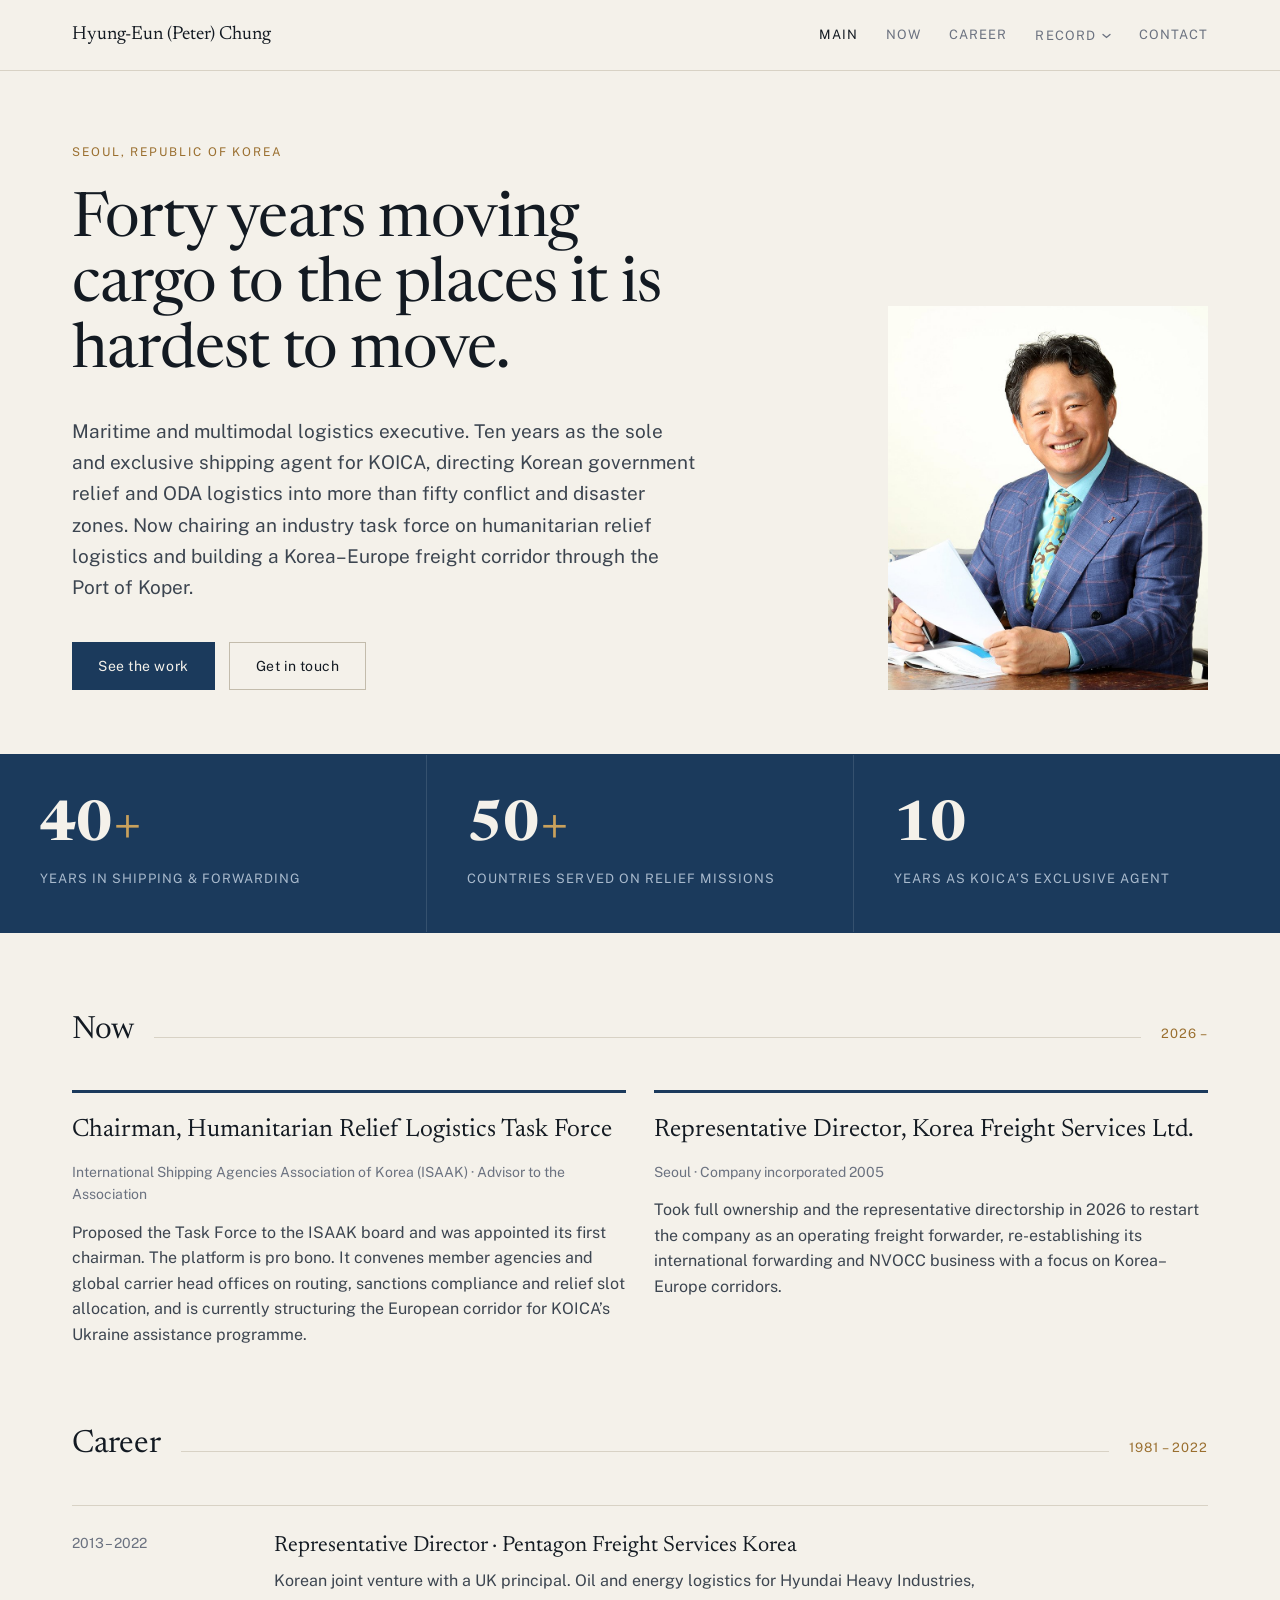
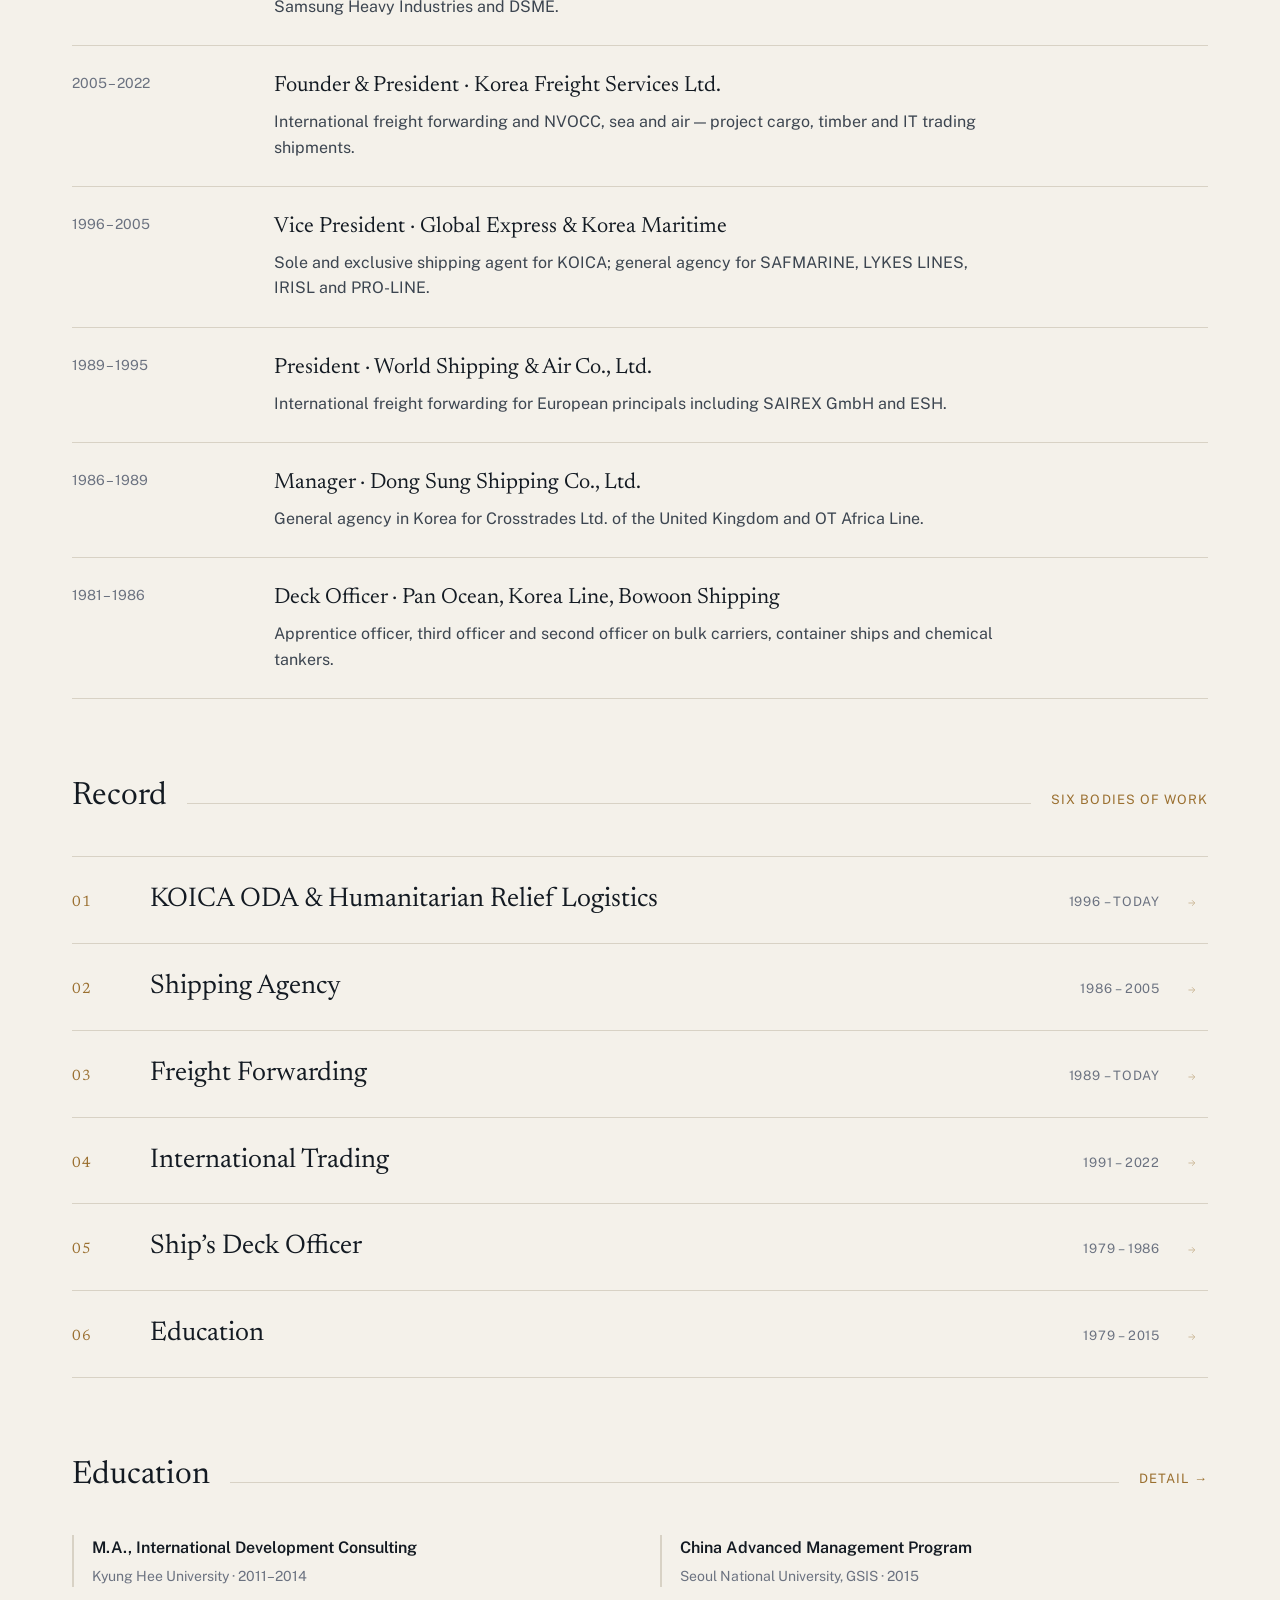
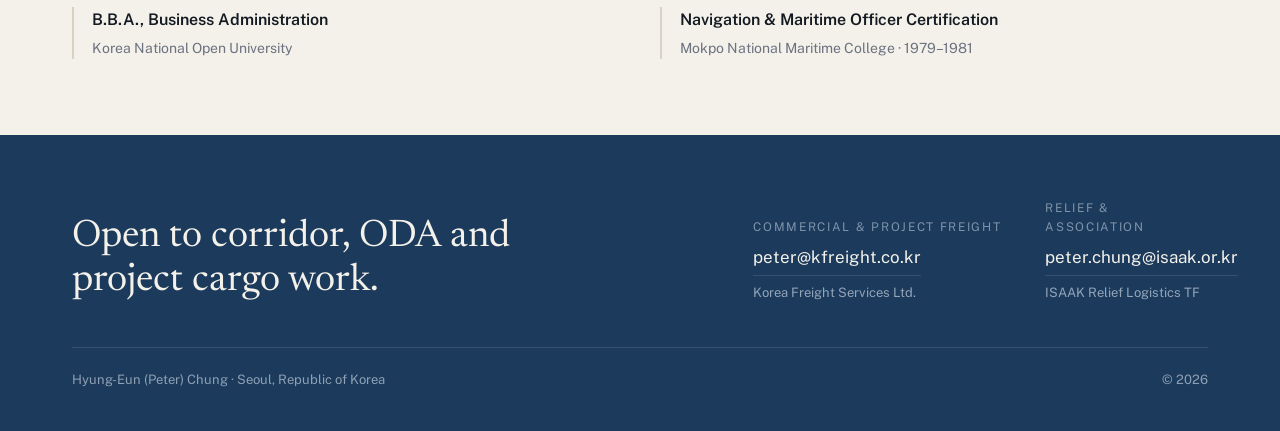
==== index.html @ abf82122 "OG image" ====
<!doctype html>
<html lang="en">
<head>
<meta charset="utf-8">
<meta name="viewport" content="width=device-width, initial-scale=1">
<title>Hyung-Eun (Peter) Chung — Maritime &amp; Multimodal Logistics</title>
<meta name="description" content="Maritime and multimodal logistics executive in Seoul. Forty years in shipping agency, freight forwarding and project cargo; ten years as KOICA&#39;s exclusive shipping agent; chairman of the ISAAK Humanitarian Relief Logistics Task Force.">
<meta name="author" content="Hyung-Eun (Peter) Chung">
<meta property="og:type" content="profile">
<link rel="canonical" href="https://peterchung.kr/">
<meta property="og:url" content="https://peterchung.kr/">
<meta property="og:title" content="Hyung-Eun (Peter) Chung — Maritime &amp; Multimodal Logistics">
<meta property="og:description" content="Maritime and multimodal logistics executive in Seoul. Forty years in shipping agency, freight forwarding and project cargo; ten years as KOICA&#39;s exclusive shipping agent; chairman of the ISAAK Humanitarian Relief Logistics Task Force.">
<meta property="og:image" content="https://peterchung.kr/images/og-card.jpg">
<meta property="og:image:width" content="1200">
<meta property="og:image:height" content="600">
<meta name="twitter:card" content="summary_large_image">
<meta name="twitter:image" content="https://peterchung.kr/images/og-card.jpg">
<meta name="theme-color" content="#1b3a5c">
<link rel="icon" href="data:image/svg+xml,%3Csvg xmlns='http://www.w3.org/2000/svg' viewBox='0 0 32 32'%3E%3Crect width='32' height='32' fill='%231b3a5c'/%3E%3Ctext x='16' y='23' font-family='Georgia,serif' font-size='19' fill='%23f4f1ea' text-anchor='middle'%3EC%3C/text%3E%3C/svg%3E">
<link rel="preconnect" href="https://fonts.googleapis.com">
<link rel="preconnect" href="https://fonts.gstatic.com" crossorigin>
<link rel="stylesheet" href="https://fonts.googleapis.com/css2?family=Newsreader:opsz,wght@6..72,300;6..72,400;6..72,500;6..72,600;6..72,700&amp;family=Public+Sans:wght@400;500;600&amp;display=swap">
<link rel="stylesheet" href="assets/site.css">
</head>
<body>
<a class="skip" href="#main">Skip to content</a>
<header class="topbar wrap">
  <a class="topbar__name" href="index.html">Hyung-Eun (Peter) Chung</a>
  <nav class="nav" aria-label="Main">
    <a class="nav__link is-current" href="index.html">Main</a>
    <a class="nav__link" href="index.html#now">Now</a>
    <a class="nav__link" href="index.html#career">Career</a>
    <div class="nav__group">
      <button type="button" class="nav__link" aria-expanded="false" aria-haspopup="true">Record <svg class="nav__caret" width="9" height="6" viewBox="0 0 9 6" fill="none" aria-hidden="true"><path d="M1 1.5 4.5 4.5 8 1.5" stroke="currentColor" stroke-width="1.3" stroke-linecap="round"/></svg></button>
      <div class="nav__menu">
      <a href="record/koica-oda.html">KOICA ODA &amp; Humanitarian Relief Logistics<span class="yr">1996 &ndash; today</span></a>
      <a href="record/shipping-agency.html">Shipping Agency<span class="yr">1986 &ndash; 2005</span></a>
      <a href="record/freight-forwarding.html">Freight Forwarding &mdash; Project Logistics<span class="yr">1989 &ndash; today</span></a>
      <a href="record/international-trading.html">International Trading<span class="yr">1991 &ndash; 2022</span></a>
      <a href="record/deck-officer.html">Ship&rsquo;s Deck Officer<span class="yr">1979 &ndash; 1986</span></a>
      <a href="record/education.html">Education<span class="yr">1979 &ndash; 2015</span></a>
      </div>
    </div>
    <a class="nav__link" href="index.html#contact">Contact</a>
  </nav>
</header>

<main id="main">

  <section class="hero wrap">
    <div class="hero__text">
      <div class="eyebrow">Seoul, Republic of Korea</div>
      <h1>Forty years moving cargo to the places it is hardest to move.</h1>
      <p class="hero__lede">Maritime and multimodal logistics executive. Ten years as the sole and exclusive shipping agent for KOICA, directing Korean government relief and ODA logistics into more than fifty conflict and disaster zones. Now chairing an industry task force on humanitarian relief logistics and building a Korea&ndash;Europe freight corridor through the Port of Koper.</p>
      <div class="btns">
        <a class="btn btn--solid" href="#record">See the work</a>
        <a class="btn btn--ghost" href="#contact">Get in touch</a>
      </div>
    </div>
    <figure class="hero__figure">
      <img src="images/portrait.jpg" alt="Hyung-Eun (Peter) Chung">
    </figure>
  </section>

  <section class="stats" aria-label="Career at a glance">
    <div class="stat"><div class="stat__n">40<span>+</span></div><div class="stat__l">Years in shipping &amp; forwarding</div></div>
    <div class="stat"><div class="stat__n">50<span>+</span></div><div class="stat__l">Countries served on relief missions</div></div>
    <div class="stat"><div class="stat__n">10</div><div class="stat__l">Years as KOICA&rsquo;s exclusive agent</div></div>
  </section>

  <section class="sec wrap" id="now">
    <div class="sec__head">
      <h2>Now</h2><div class="line"></div><div class="years">2026 &ndash;</div>
    </div>
    <div class="now">
      <article class="now__card">
        <h3>Chairman, Humanitarian Relief Logistics Task Force</h3>
        <div class="now__meta">International Shipping Agencies Association of Korea (ISAAK) &middot; Advisor to the Association</div>
        <p>Proposed the Task Force to the ISAAK board and was appointed its first chairman. The platform is pro bono. It convenes member agencies and global carrier head offices on routing, sanctions compliance and relief slot allocation, and is currently structuring the European corridor for KOICA&rsquo;s Ukraine assistance programme.</p>
      </article>
      <article class="now__card">
        <h3>Representative Director, Korea Freight Services Ltd.</h3>
        <div class="now__meta">Seoul &middot; Company incorporated 2005</div>
        <p>Took full ownership and the representative directorship in 2026 to restart the company as an operating freight forwarder, re-establishing its international forwarding and NVOCC business with a focus on Korea&ndash;Europe corridors.</p>
      </article>
    </div>
  </section>

  <section class="sec wrap" id="career">
    <div class="sec__head">
      <h2>Career</h2><div class="line"></div><div class="years">1981 &ndash; 2022</div>
    </div>
    <div class="record">
      <div class="row row--static">
        <div class="row__date">2013 &ndash; 2022</div>
        <div class="row__body">
          <div class="row__title">Representative Director &middot; Pentagon Freight Services Korea</div>
          <p>Korean joint venture with a UK principal. Oil and energy logistics for Hyundai Heavy Industries, Samsung Heavy Industries and DSME.</p>
        </div>
      </div>
      <div class="row row--static">
        <div class="row__date">2005 &ndash; 2022</div>
        <div class="row__body">
          <div class="row__title">Founder &amp; President &middot; Korea Freight Services Ltd.</div>
          <p>International freight forwarding and NVOCC, sea and air &mdash; project cargo, timber and IT trading shipments.</p>
        </div>
      </div>
      <div class="row row--static">
        <div class="row__date">1996 &ndash; 2005</div>
        <div class="row__body">
          <div class="row__title">Vice President &middot; Global Express &amp; Korea Maritime</div>
          <p>Sole and exclusive shipping agent for KOICA; general agency for SAFMARINE, LYKES LINES, IRISL and PRO-LINE.</p>
        </div>
      </div>
      <div class="row row--static">
        <div class="row__date">1989 &ndash; 1995</div>
        <div class="row__body">
          <div class="row__title">President &middot; World Shipping &amp; Air Co., Ltd.</div>
          <p>International freight forwarding for European principals including SAIREX GmbH and ESH.</p>
        </div>
      </div>
      <div class="row row--static">
        <div class="row__date">1986 &ndash; 1989</div>
        <div class="row__body">
          <div class="row__title">Manager &middot; Dong Sung Shipping Co., Ltd.</div>
          <p>General agency in Korea for Crosstrades Ltd. of the United Kingdom and OT Africa Line.</p>
        </div>
      </div>
      <div class="row row--static">
        <div class="row__date">1981 &ndash; 1986</div>
        <div class="row__body">
          <div class="row__title">Deck Officer &middot; Pan Ocean, Korea Line, Bowoon Shipping</div>
          <p>Apprentice officer, third officer and second officer on bulk carriers, container ships and chemical tankers.</p>
        </div>
      </div>
    </div>
  </section>

  <section class="sec wrap" id="record">
    <div class="sec__head">
      <h2>Record</h2><div class="line"></div><div class="years">Six bodies of work</div>
    </div>
    <div class="projects">
      <a class="proj" href="record/koica-oda.html">
        <span class="proj__n">01</span>
        <span class="proj__t">KOICA ODA &amp; Humanitarian Relief Logistics</span>
        <span class="proj__y">1996 &ndash; today</span>
        <svg class="row__go" width="16" height="16" viewBox="0 0 16 16" fill="none" aria-hidden="true"><path d="M3 8h9M8.5 4l4 4-4 4" stroke="currentColor" stroke-width="1.4" stroke-linecap="round" stroke-linejoin="round"/></svg>
      </a>
      <a class="proj" href="record/shipping-agency.html">
        <span class="proj__n">02</span>
        <span class="proj__t">Shipping Agency</span>
        <span class="proj__y">1986 &ndash; 2005</span>
        <svg class="row__go" width="16" height="16" viewBox="0 0 16 16" fill="none" aria-hidden="true"><path d="M3 8h9M8.5 4l4 4-4 4" stroke="currentColor" stroke-width="1.4" stroke-linecap="round" stroke-linejoin="round"/></svg>
      </a>
      <a class="proj" href="record/freight-forwarding.html">
        <span class="proj__n">03</span>
        <span class="proj__t">Freight Forwarding</span>
        <span class="proj__y">1989 &ndash; today</span>
        <svg class="row__go" width="16" height="16" viewBox="0 0 16 16" fill="none" aria-hidden="true"><path d="M3 8h9M8.5 4l4 4-4 4" stroke="currentColor" stroke-width="1.4" stroke-linecap="round" stroke-linejoin="round"/></svg>
      </a>
      <a class="proj" href="record/international-trading.html">
        <span class="proj__n">04</span>
        <span class="proj__t">International Trading</span>
        <span class="proj__y">1991 &ndash; 2022</span>
        <svg class="row__go" width="16" height="16" viewBox="0 0 16 16" fill="none" aria-hidden="true"><path d="M3 8h9M8.5 4l4 4-4 4" stroke="currentColor" stroke-width="1.4" stroke-linecap="round" stroke-linejoin="round"/></svg>
      </a>
      <a class="proj" href="record/deck-officer.html">
        <span class="proj__n">05</span>
        <span class="proj__t">Ship&rsquo;s Deck Officer</span>
        <span class="proj__y">1979 &ndash; 1986</span>
        <svg class="row__go" width="16" height="16" viewBox="0 0 16 16" fill="none" aria-hidden="true"><path d="M3 8h9M8.5 4l4 4-4 4" stroke="currentColor" stroke-width="1.4" stroke-linecap="round" stroke-linejoin="round"/></svg>
      </a>
      <a class="proj" href="record/education.html">
        <span class="proj__n">06</span>
        <span class="proj__t">Education</span>
        <span class="proj__y">1979 &ndash; 2015</span>
        <svg class="row__go" width="16" height="16" viewBox="0 0 16 16" fill="none" aria-hidden="true"><path d="M3 8h9M8.5 4l4 4-4 4" stroke="currentColor" stroke-width="1.4" stroke-linecap="round" stroke-linejoin="round"/></svg>
      </a>
    </div>
  </section>

  <section class="sec sec--last wrap" id="education">
    <div class="sec__head">
      <h2>Education</h2><div class="line"></div>
      <a class="years years--link" href="record/education.html">Detail &rarr;</a>
    </div>
    <div class="edu-grid">
      <div class="edu"><strong>M.A., International Development Consulting</strong><span>Kyung Hee University &middot; 2011&ndash;2014</span></div>
      <div class="edu"><strong>China Advanced Management Program</strong><span>Seoul National University, GSIS &middot; 2015</span></div>
      <div class="edu"><strong>B.B.A., Business Administration</strong><span>Korea National Open University</span></div>
      <div class="edu"><strong>Navigation &amp; Maritime Officer Certification</strong><span>Mokpo National Maritime College &middot; 1979&ndash;1981</span></div>
    </div>
  </section>

</main>

<footer class="foot" id="contact">
  <div class="foot__top">
    <div class="foot__claim">Open to corridor, ODA and project cargo work.</div>
    <div class="foot__c1 foot__block">
      <div class="foot__label">Commercial &amp; project freight</div>
      <a href="mailto:peter@kfreight.co.kr">peter@kfreight.co.kr</a>
      <div class="foot__org">Korea Freight Services Ltd.</div>
    </div>
    <div class="foot__c2 foot__block">
      <div class="foot__label">Relief &amp; association</div>
      <a href="mailto:peter.chung@isaak.or.kr">peter.chung@isaak.or.kr</a>
      <div class="foot__org">ISAAK Relief Logistics TF</div>
    </div>
  </div>
  <div class="foot__bar">
    <div>Hyung-Eun (Peter) Chung &middot; Seoul, Republic of Korea</div>
    <div>&copy; 2026</div>
  </div>
</footer>

<script src="assets/site.js"></script>
</body>
</html>
---- assets/site.css ----
/* Hyung-Eun (Peter) Chung — site styles */

:root {
  --bone: #f4f1ea;
  --ink: #131a22;
  --body: #3c4550;
  --muted: #6b7280;
  --rule: #d8d2c5;
  --rule-strong: #c3bcac;
  --navy: #1b3a5c;
  --navy-dark: #12293f;
  --navy-rule: #35516f;
  --navy-muted: #a9bacd;
  --navy-label: #7f93aa;
  --brass: #9a6f2f;
  --brass-light: #c9a15c;
  --serif: 'Newsreader', Georgia, 'Times New Roman', serif;
  --sans: 'Public Sans', 'Helvetica Neue', Helvetica, Arial, sans-serif;
  --pad: 72px;
}

* { box-sizing: border-box; }
html { scroll-behavior: smooth; scroll-padding-top: 90px; }
body {
  margin: 0;
  background: var(--bone);
  color: var(--ink);
  font-family: var(--sans);
  font-size: 16px;
  line-height: 1.6;
  -webkit-font-smoothing: antialiased;
}
h1, h2, h3 { margin: 0; font-weight: 400; font-family: var(--serif); }
p { margin: 0; }
img { max-width: 100%; }
a { color: var(--navy); text-decoration: none; }
a:hover { color: var(--brass); }
a:focus-visible, button:focus-visible { outline: 2px solid var(--brass); outline-offset: 3px; }
figure { margin: 0; }

.wrap { padding-left: var(--pad); padding-right: var(--pad); }
.eyebrow { font-size: 12px; letter-spacing: 0.16em; text-transform: uppercase; color: var(--brass); }
.caption { font-size: 13px; color: var(--muted); line-height: 1.5; }
.skip {
  position: absolute; left: -9999px; top: 0; background: var(--navy); color: var(--bone);
  padding: 12px 20px; z-index: 100;
}
.skip:focus { left: 0; color: var(--bone); }

/* ---------- top bar ---------- */
.topbar {
  position: sticky; top: 0; z-index: 50;
  background: var(--bone);
  display: flex; justify-content: space-between; align-items: center;
  gap: 24px; padding-top: 20px; padding-bottom: 20px;
  border-bottom: 1px solid var(--rule);
}
.topbar__name { font-family: var(--serif); font-size: 19px; color: var(--ink); }
.topbar__name:hover { color: var(--brass); }
.nav { display: flex; align-items: center; gap: 28px; }
.nav__link {
  font-size: 13px; letter-spacing: 0.08em; text-transform: uppercase; color: var(--muted);
  background: none; border: 0; padding: 0; font-family: inherit; cursor: pointer;
  display: inline-flex; align-items: center; gap: 6px;
}
.nav__link:hover, .nav__link[aria-expanded="true"] { color: var(--brass); }
.nav__link.is-current { color: var(--ink); }

/* dropdown */
.nav__group { position: relative; }
.nav__caret { transition: transform 0.18s ease; }
.nav__link[aria-expanded="true"] .nav__caret { transform: rotate(180deg); }
.nav__menu {
  position: absolute; top: calc(100% + 14px); left: -18px; min-width: 310px;
  background: var(--bone); border: 1px solid var(--rule);
  box-shadow: 0 14px 34px rgba(19, 26, 34, 0.13);
  padding: 8px 0; display: none; flex-direction: column;
}
.nav__group.is-open .nav__menu { display: flex; }
.nav__menu a {
  display: flex; flex-direction: column; gap: 3px;
  padding: 11px 18px; color: var(--ink); font-size: 15px; line-height: 1.35;
}
.nav__menu a:hover { background: #eae5da; color: var(--navy); }
.nav__menu a.is-current { background: #eae5da; }
.nav__menu .yr { font-size: 12px; letter-spacing: 0.06em; color: var(--muted); }

/* ---------- hero (home) ---------- */
.hero { display: grid; grid-template-columns: repeat(12, minmax(0, 1fr)); gap: 32px; padding-top: 72px; padding-bottom: 64px; }
.hero__text { grid-column: span 7; }
.hero { align-items: end; }
.hero h1 { font-size: clamp(38px, 5vw, 62px); line-height: 1.06; letter-spacing: -0.015em; text-wrap: pretty; margin: 26px 0 30px; }
.hero__lede { font-size: 19px; line-height: 1.65; color: var(--body); max-width: 33em; }
.hero__figure { grid-column: 9 / span 4; display: flex; flex-direction: column; gap: 12px; align-self: end; max-width: 320px; justify-self: end; }
.hero__figure img { width: 100%; display: block; filter: saturate(0.86); }

.btns { display: flex; gap: 14px; margin-top: 38px; }
.btn {
  display: inline-flex; align-items: center; justify-content: center;
  min-height: 48px; padding: 0 26px; font-size: 14px; letter-spacing: 0.04em;
  transition: background 0.15s ease, color 0.15s ease, border-color 0.15s ease;
}
.btn--solid { background: var(--navy); color: var(--bone); }
.btn--solid:hover { background: var(--navy-dark); color: var(--bone); }
.btn--ghost { border: 1px solid var(--rule-strong); color: var(--ink); }
.btn--ghost:hover { border-color: var(--navy); color: var(--navy); }

/* ---------- stat band ---------- */
.stats {
  display: grid; grid-template-columns: repeat(3, minmax(0, 1fr));
  gap: 1px; background: var(--navy-rule);
  border-top: 1px solid var(--navy); border-bottom: 1px solid var(--navy);
}
.stat { background: var(--navy); padding: 44px 40px; display: flex; flex-direction: column; gap: 14px; }
.stat__n { font-family: var(--serif); font-weight: 700; font-size: 56px; line-height: 1; color: var(--bone); }
.stat__n span { color: var(--brass-light); }
.stat__l { font-size: 13px; letter-spacing: 0.08em; text-transform: uppercase; color: var(--navy-muted); line-height: 1.5; }

/* ---------- section headers ---------- */
.sec { padding-top: 72px; }
.sec__head { display: flex; align-items: baseline; gap: 20px; margin-bottom: 34px; }
.sec__head h2 { font-size: 32px; }
.sec__head .line { flex-grow: 1; height: 1px; background: var(--rule); }
.sec__head .years { font-size: 13px; letter-spacing: 0.08em; text-transform: uppercase; color: var(--brass); white-space: nowrap; }

/* ---------- now ---------- */
.now { display: grid; grid-template-columns: repeat(2, minmax(0, 1fr)); gap: 28px; }
.now__card { border-top: 3px solid var(--navy); padding-top: 22px; display: flex; flex-direction: column; gap: 14px; }
.now__card h3 { font-size: 25px; line-height: 1.25; }
.now__meta { font-size: 14px; color: var(--muted); }
.now__card p { color: var(--body); }

/* ---------- record list ---------- */
.record { display: flex; flex-direction: column; }
.row {
  display: grid; grid-template-columns: 170px 1fr 24px; gap: 32px; align-items: start;
  padding: 26px 0; border-top: 1px solid var(--rule); color: inherit;
  transition: background 0.15s ease;
}
.row:last-child { border-bottom: 1px solid var(--rule); }
a.row:hover { background: #eae5da; color: inherit; }
a.row:hover .row__title { color: var(--navy); }
a.row:hover .row__go { opacity: 1; transform: translateX(3px); }
.row__date { font-size: 14px; color: var(--muted); }
.row__body { display: flex; flex-direction: column; gap: 8px; }
.row__title { font-family: var(--serif); font-size: 22px; line-height: 1.3; transition: color 0.15s ease; }
.row__body p { color: var(--body); max-width: 46em; }
.row__go { color: var(--brass); opacity: 0.45; transition: opacity 0.15s ease, transform 0.15s ease; padding-top: 6px; }

/* ---------- field carousel ---------- */
.carousel { position: relative; }
.carousel__viewport { overflow: hidden; }
.carousel__track { display: flex; transition: transform 0.55s cubic-bezier(0.4, 0.05, 0.2, 1); }
.carousel__slide {
  flex: 0 0 100%; display: grid; grid-template-columns: repeat(3, minmax(0, 1fr)); gap: 24px;
}
.carousel__slide figure { display: flex; flex-direction: column; gap: 12px; }
.carousel__slide img { width: 100%; height: 300px; object-fit: contain; display: block; background: #eae5da; }
.carousel__bar { display: flex; align-items: center; gap: 16px; margin-top: 26px; }
.carousel__dots { display: flex; gap: 8px; flex-grow: 1; }
.carousel__dot {
  width: 30px; height: 3px; background: var(--rule-strong); border: 0; padding: 0; cursor: pointer;
  transition: background 0.2s ease;
}
.carousel__dot[aria-current="true"] { background: var(--navy); }
.carousel__btn {
  width: 46px; height: 46px; border: 1px solid var(--rule-strong); background: transparent;
  color: var(--ink); cursor: pointer; display: inline-flex; align-items: center; justify-content: center;
  transition: border-color 0.15s ease, color 0.15s ease;
}
.carousel__btn:hover { border-color: var(--navy); color: var(--navy); }

/* ---------- expertise + education ---------- */
.cols { display: grid; grid-template-columns: repeat(12, minmax(0, 1fr)); gap: 32px; padding-top: 72px; padding-bottom: 72px; }
.cols__a { grid-column: span 7; display: flex; flex-direction: column; gap: 22px; }
.cols__b { grid-column: span 5; display: flex; flex-direction: column; gap: 22px; }
.cols h2 { font-size: 32px; }
.list { display: flex; flex-direction: column; gap: 18px; }
.item { display: flex; flex-direction: column; gap: 5px; }
.item strong { font-size: 17px; font-weight: 600; }
.item p { color: var(--body); }
.edu { display: flex; flex-direction: column; gap: 4px; border-left: 2px solid var(--rule); padding-left: 18px; }
.edu strong { font-size: 16px; font-weight: 600; }
.edu span { font-size: 14px; color: var(--muted); }

/* ---------- record subpage ---------- */
.page-head { padding-top: 66px; padding-bottom: 44px; border-bottom: 1px solid var(--rule); }
.page-head .back { font-size: 13px; letter-spacing: 0.08em; text-transform: uppercase; color: var(--muted); }
.page-head .back:hover { color: var(--brass); }
.page-head h1 { font-size: clamp(34px, 4.4vw, 52px); line-height: 1.1; letter-spacing: -0.015em; margin: 22px 0 0; max-width: 18em; }
.page-head .meta { display: flex; flex-wrap: wrap; gap: 10px 22px; margin-top: 20px; font-size: 14px; color: var(--muted); }
.page-head .meta .yr { color: var(--brass); letter-spacing: 0.08em; text-transform: uppercase; font-size: 13px; }

.prose { padding-top: 52px; padding-bottom: 20px; display: grid; grid-template-columns: repeat(12, minmax(0, 1fr)); gap: 32px; }
.prose__lede { grid-column: span 12; font-family: var(--serif); font-size: 26px; line-height: 1.45; color: var(--ink); max-width: 24em; }
.prose__body { grid-column: span 7; display: flex; flex-direction: column; gap: 20px; }
.prose__body p { color: var(--body); font-size: 17px; line-height: 1.75; }
.prose__side { grid-column: 9 / span 4; display: flex; flex-direction: column; gap: 22px; }
.fact { display: flex; flex-direction: column; gap: 5px; border-left: 2px solid var(--rule); padding-left: 18px; }
.fact strong { font-size: 12px; letter-spacing: 0.12em; text-transform: uppercase; color: var(--brass); font-weight: 600; }
.fact span { font-size: 15px; color: var(--body); }

.plates { padding-top: 52px; padding-bottom: 72px; column-count: 3; column-gap: 26px; }
.plates > * { break-inside: avoid; margin: 0 0 30px; display: block; }
.plate { display: block; }
.plate figcaption { margin-top: 10px; }
.plate img { width: 100%; height: auto; display: block; background: #eeeae0; }


.plate--slot {
  border: 1px dashed var(--rule-strong); background: #eeeae0;
  min-height: 220px; display: flex; flex-direction: column; align-items: center; justify-content: center;
  gap: 8px; text-align: center; padding: 30px; color: var(--muted);
}
.plate--slot .tag { font-size: 12px; letter-spacing: 0.14em; text-transform: uppercase; color: var(--brass); }
.plate--slot .what { font-size: 15px; max-width: 26em; }

.pager { display: grid; grid-template-columns: repeat(2, minmax(0, 1fr)); gap: 1px; background: var(--rule); border-top: 1px solid var(--rule); }
.pager a { background: var(--bone); padding: 30px 32px; display: flex; flex-direction: column; gap: 7px; color: var(--ink); }
.pager a:hover { background: #eae5da; }
.pager .dir { font-size: 12px; letter-spacing: 0.14em; text-transform: uppercase; color: var(--brass); }
.pager .ttl { font-family: var(--serif); font-size: 20px; line-height: 1.3; }
.pager .next { text-align: right; align-items: flex-end; }
.pager .empty { background: var(--bone); }

/* ---------- footer ---------- */
.foot { background: var(--navy); color: #e8e3d8; padding: 64px var(--pad) 40px; display: flex; flex-direction: column; gap: 44px; }
.foot__top { display: grid; grid-template-columns: repeat(12, minmax(0, 1fr)); gap: 32px; align-items: end; }
.foot__claim { grid-column: span 6; font-family: var(--serif); font-size: 38px; line-height: 1.15; color: var(--bone); text-wrap: pretty; }
.foot__c1 { grid-column: 8 / span 3; }
.foot__c2 { grid-column: 11 / span 2; }
.foot__block { display: flex; flex-direction: column; gap: 7px; }
.foot__label { font-size: 12px; letter-spacing: 0.14em; text-transform: uppercase; color: var(--navy-label); }
.foot__block a { color: var(--bone); font-size: 17px; border-bottom: 1px solid var(--navy-rule); padding-bottom: 3px; align-self: flex-start; }
.foot__block a:hover { color: #fff; border-bottom-color: var(--brass-light); }
.foot__org { font-size: 13px; color: #93a5b9; }
.foot__bar { display: flex; justify-content: space-between; align-items: baseline; gap: 24px; border-top: 1px solid var(--navy-rule); padding-top: 22px; font-size: 13px; color: #8fa0b4; }

/* ---------- tablet ---------- */
@media (max-width: 1100px) {
  :root { --pad: 44px; }
  .hero, .cols, .prose { grid-template-columns: 1fr; }
  .hero__text, .hero__figure, .cols__a, .cols__b,
  .prose__lede, .prose__body, .prose__side { grid-column: auto; }
  .hero__figure { max-width: 320px; justify-self: start; }
  .prose__side { flex-direction: row; flex-wrap: wrap; gap: 26px 40px; }
  .prose__side .fact { flex: 1 1 220px; }
  .stats { grid-template-columns: repeat(3, minmax(0, 1fr)); }
  .foot__top { grid-template-columns: repeat(2, minmax(0, 1fr)); }
  .foot__claim { grid-column: 1 / -1; }
  .foot__c1, .foot__c2 { grid-column: auto; }
}

/* ---------- phone ---------- */
@media (max-width: 720px) {
  :root { --pad: 22px; }
  html { scroll-padding-top: 130px; }
  .topbar { flex-direction: column; align-items: flex-start; gap: 12px; padding-top: 16px; padding-bottom: 14px; }
  .nav { gap: 18px; flex-wrap: wrap; }
  .nav__link { font-size: 12px; }
  .nav__menu { position: static; min-width: 0; width: 100%; box-shadow: none; margin-top: 10px; }
  .nav__group.is-open { width: 100%; }
  .hero { padding-top: 34px; padding-bottom: 32px; gap: 24px; }
  .hero h1 { font-size: 36px; line-height: 1.1; margin: 20px 0 22px; }
  .hero__lede { font-size: 17px; }
  .btns { flex-direction: column; gap: 10px; margin-top: 28px; }
  .btn { min-height: 50px; width: 100%; font-size: 15px; }
  .stats { grid-template-columns: 1fr; }
  .stat { padding: 24px 22px; gap: 10px; }
  .stat__n { font-size: 40px; }
  .stat__l { font-size: 11px; }
  .sec { padding-top: 44px; }
  .sec__head { margin-bottom: 24px; gap: 14px; }
  .sec__head h2 { font-size: 27px; }
  .now { grid-template-columns: 1fr; gap: 24px; }
  .now__card h3 { font-size: 22px; }
  .now__card p, .row__body p, .item p { font-size: 15px; }
  .row { grid-template-columns: 1fr auto; gap: 8px 14px; padding: 20px 0; }
  .row__date { grid-column: 1; }
  .row__go { grid-row: 1; grid-column: 2; padding-top: 0; opacity: 1; }
  .row__body { grid-column: 1 / -1; }
  .row__title { font-size: 20px; }
  .carousel__slide { grid-template-columns: 1fr; gap: 22px; }
  .carousel__slide img { height: 220px; }
  .cols { padding-top: 44px; padding-bottom: 44px; gap: 40px; }
  .cols h2 { font-size: 27px; }
  .page-head { padding-top: 34px; padding-bottom: 30px; }
  .page-head h1 { font-size: 32px; }
  .prose { padding-top: 34px; gap: 26px; }
  .prose__lede { font-size: 21px; }
  .prose__body p { font-size: 16px; }
  .plates { column-count: 1; padding-top: 34px; padding-bottom: 44px; }
  .plates > * { margin-bottom: 22px; }
  .carousel__slide img { height: 230px; }
  
  .pager { grid-template-columns: 1fr; }
  .pager .next { text-align: left; align-items: flex-start; }
  .foot { padding-top: 44px; gap: 30px; }
  .foot__top { grid-template-columns: 1fr; gap: 20px; }
  .foot__claim { font-size: 29px; }
  .foot__block a { font-size: 16px; word-break: break-all; }
  .foot__bar { flex-direction: column; gap: 6px; }
}

@media (prefers-reduced-motion: reduce) {
  html { scroll-behavior: auto; }
  .carousel__track { transition: none; }
  * { transition-duration: 0.001s !important; }
}


/* ---------- career list (static rows) ---------- */
.row--static { grid-template-columns: 170px 1fr; }

/* ---------- record: project list ---------- */
.projects { display: flex; flex-direction: column; border-top: 1px solid var(--rule); }
.proj {
  display: grid; grid-template-columns: 54px 1fr 160px 24px; gap: 24px; align-items: baseline;
  padding: 26px 0; border-bottom: 1px solid var(--rule); color: var(--ink);
  transition: background 0.15s ease;
}
.proj:hover { background: #eae5da; color: var(--ink); }
.proj:hover .proj__t { color: var(--navy); }
.proj:hover .row__go { opacity: 1; transform: translateX(3px); }
.proj__n { font-family: var(--serif); font-size: 15px; color: var(--brass); letter-spacing: 0.06em; }
.proj__t { font-family: var(--serif); font-size: 27px; line-height: 1.25; transition: color 0.15s ease; }
.proj__y { font-size: 13px; letter-spacing: 0.06em; text-transform: uppercase; color: var(--muted); text-align: right; }
.proj .row__go { align-self: center; }

/* ---------- education block on the home page ---------- */
.sec--last { padding-bottom: 76px; }
.edu-grid { display: grid; grid-template-columns: repeat(2, minmax(0, 1fr)); gap: 20px 40px; }
.years--link { color: var(--brass); }
.years--link:hover { color: var(--navy); }

/* ---------- hero portrait ---------- */
.hero__figure img { filter: none; }

@media (max-width: 1100px) {
  .edu-grid { grid-template-columns: repeat(2, minmax(0, 1fr)); }
}
@media (max-width: 720px) {
  .row--static { grid-template-columns: 1fr; }
  .proj { grid-template-columns: 40px 1fr 20px; gap: 6px 14px; padding: 20px 0; }
  .proj__n { grid-row: 1; }
  .proj__t { grid-row: 1; grid-column: 2; font-size: 21px; }
  .proj .row__go { grid-row: 1; grid-column: 3; opacity: 1; }
  .proj__y { grid-row: 2; grid-column: 2 / -1; text-align: left; }
  .edu-grid { grid-template-columns: 1fr; gap: 16px; }
  .plate--slot .what { font-size: 14px; }
}


/* carousel counter for long photo sets */
.carousel__count { font-size: 13px; color: var(--muted); letter-spacing: 0.04em; white-space: nowrap; }
.carousel__dots { flex-wrap: wrap; max-width: 60%; }
@media (max-width: 1100px) { .plates { column-count: 2; } }
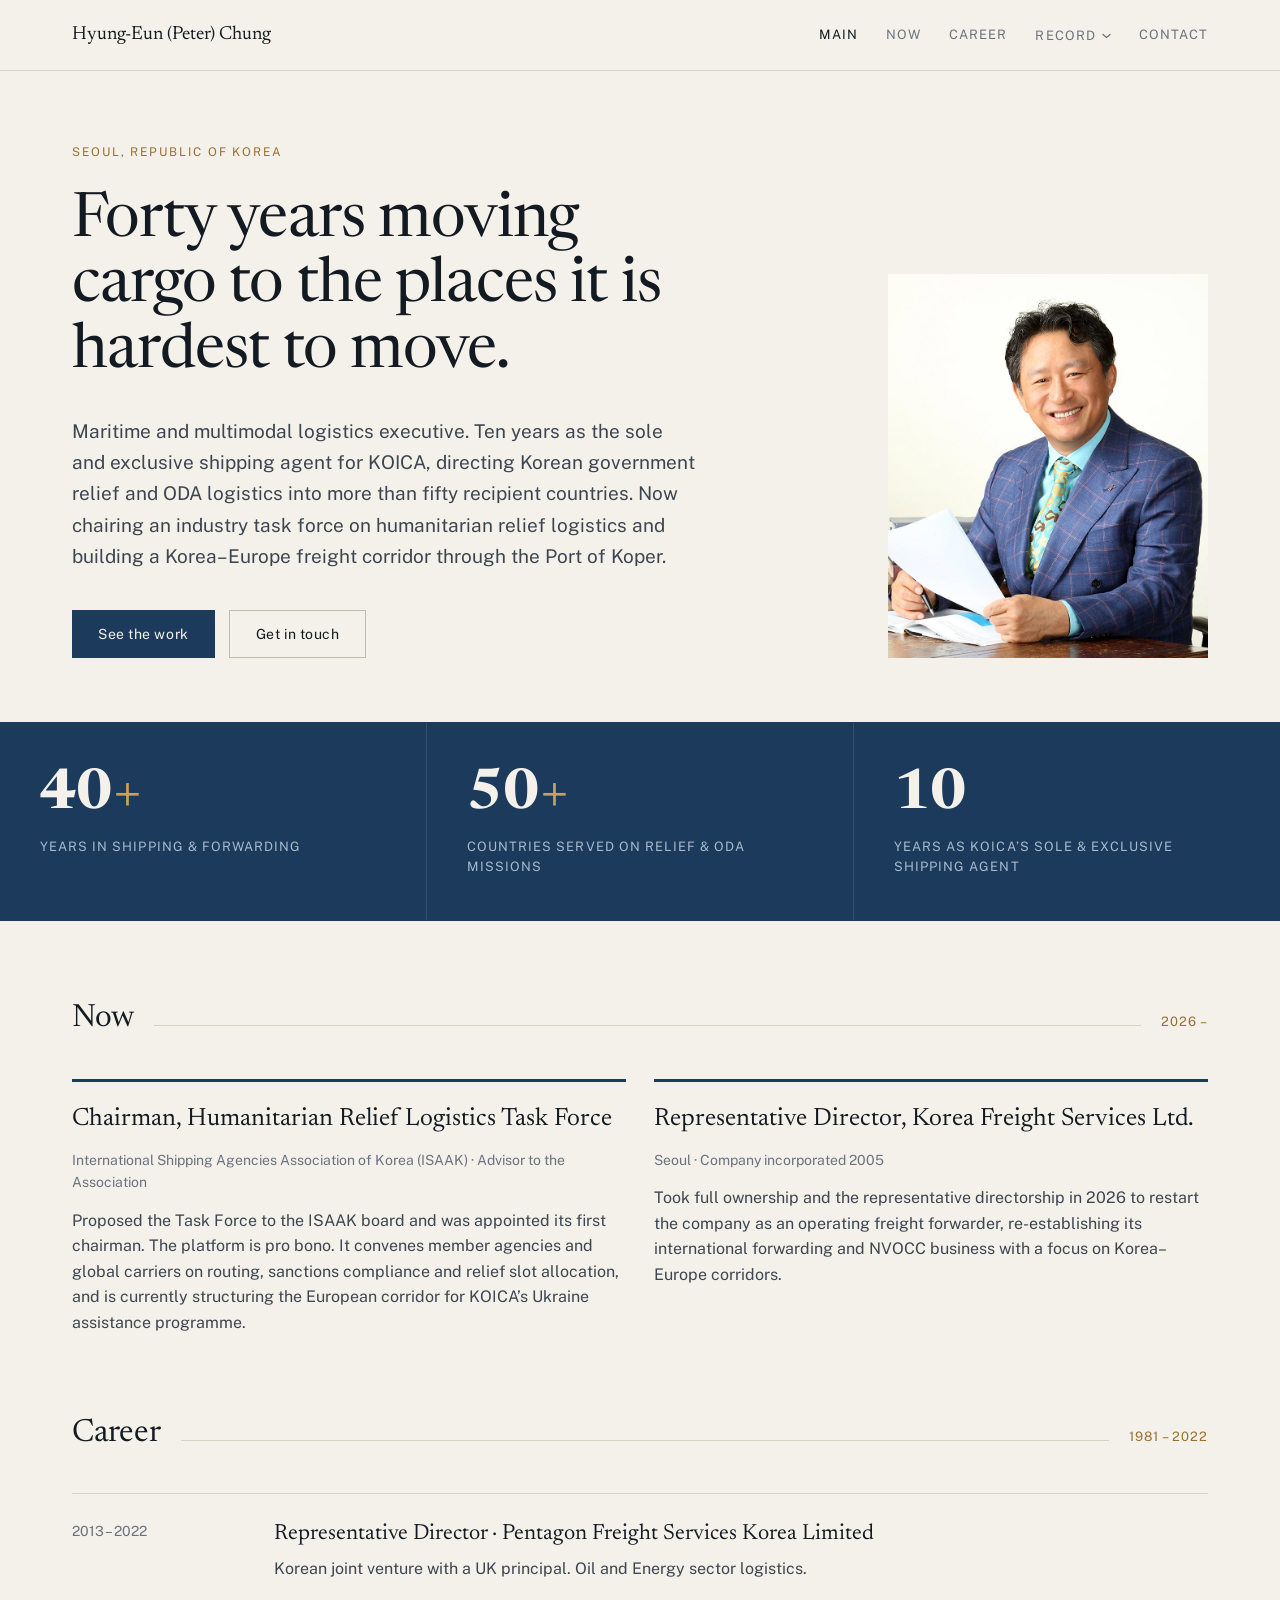
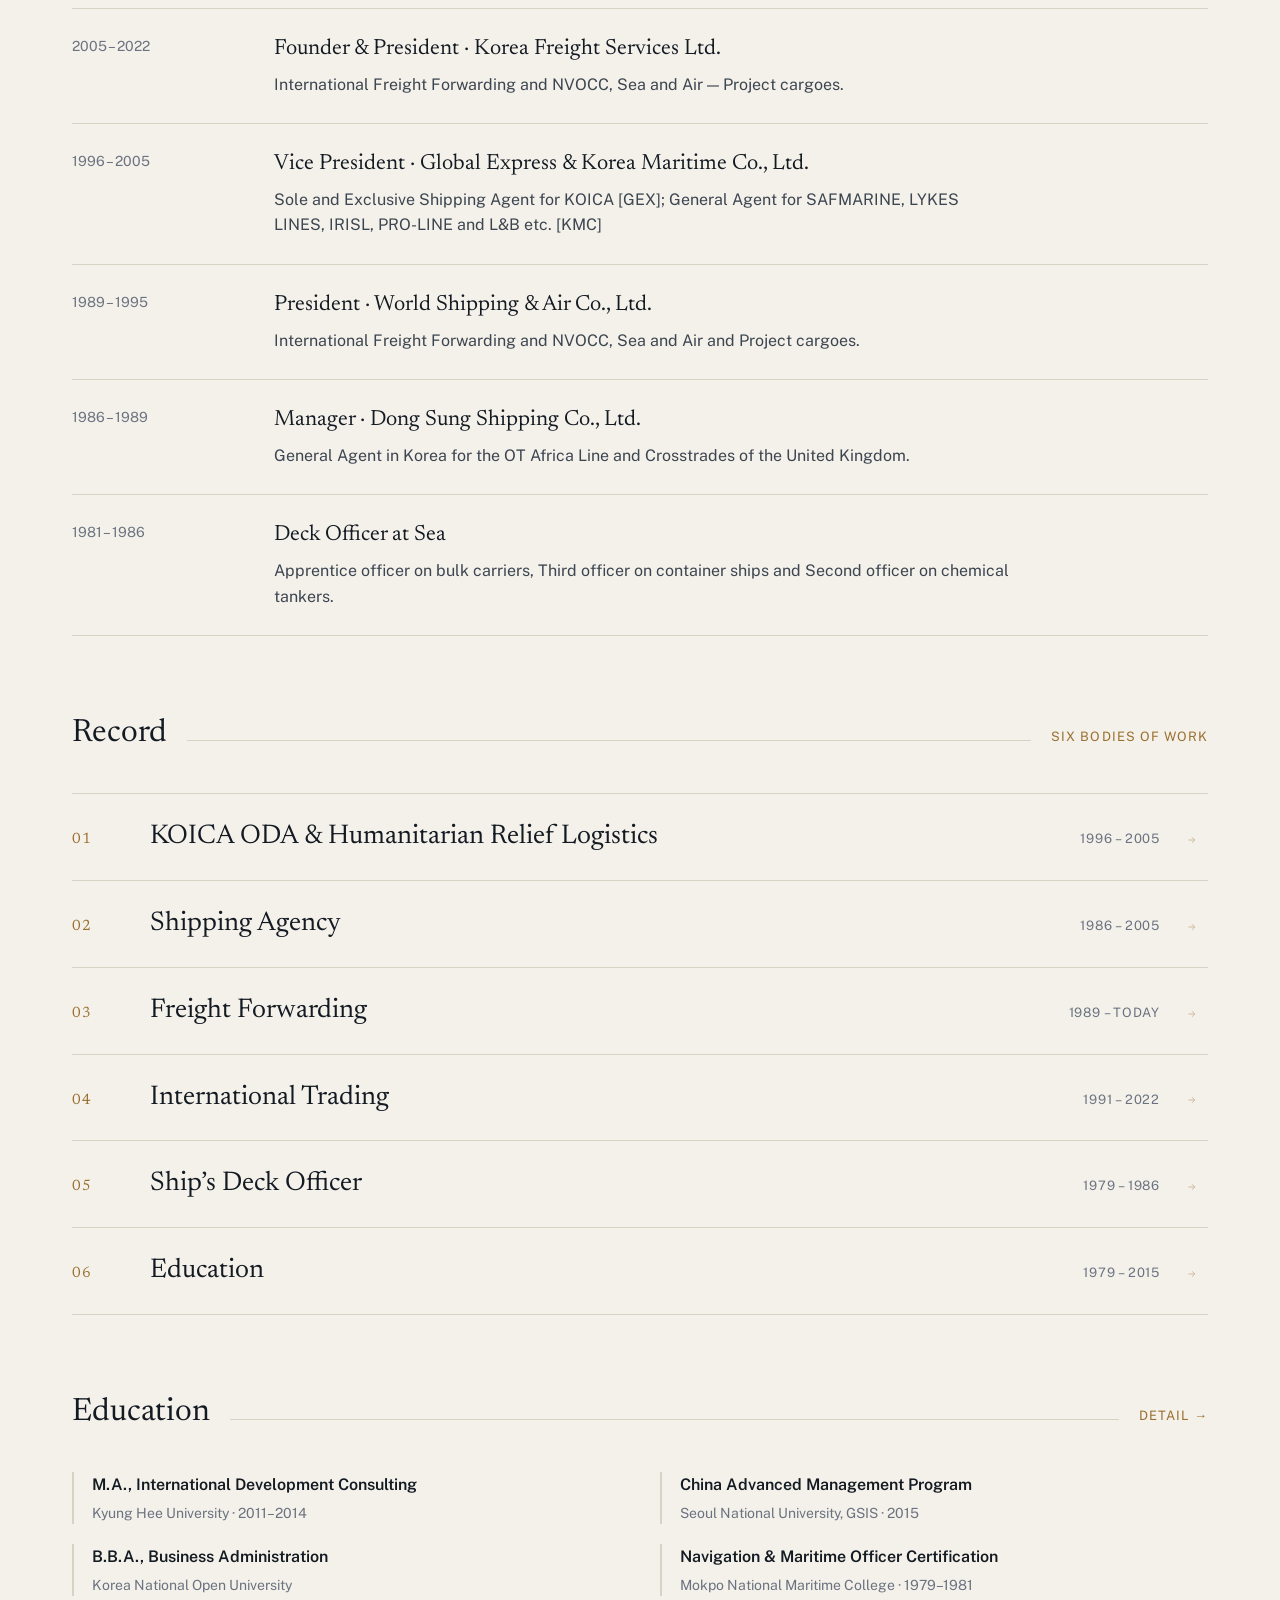
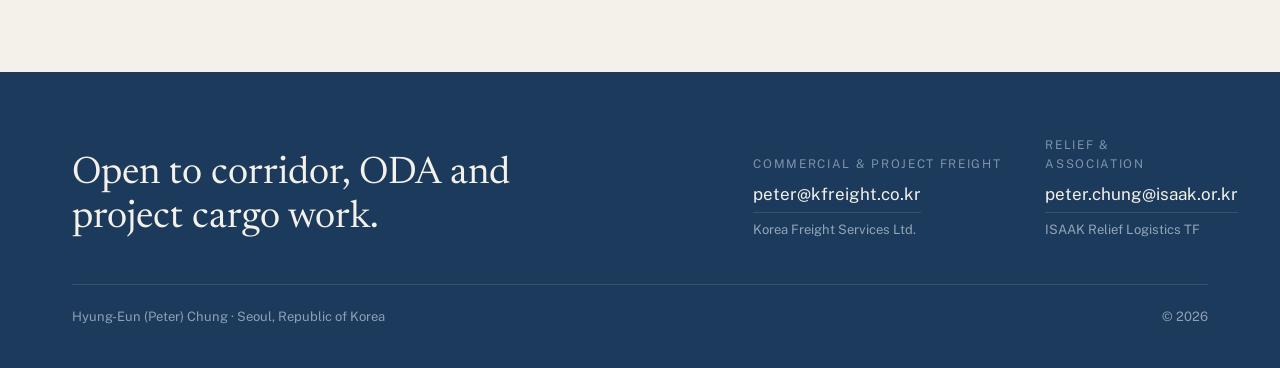
==== commit d4874d17: "delete photos" ====
--- a/index.html
+++ b/index.html
@@ -34,7 +34,7 @@
     <div class="nav__group">
       <button type="button" class="nav__link" aria-expanded="false" aria-haspopup="true">Record <svg class="nav__caret" width="9" height="6" viewBox="0 0 9 6" fill="none" aria-hidden="true"><path d="M1 1.5 4.5 4.5 8 1.5" stroke="currentColor" stroke-width="1.3" stroke-linecap="round"/></svg></button>
       <div class="nav__menu">
-      <a href="record/koica-oda.html">KOICA ODA &amp; Humanitarian Relief Logistics<span class="yr">1996 &ndash; today</span></a>
+      <a href="record/koica-oda.html">KOICA ODA &amp; Humanitarian Relief Logistics<span class="yr">1996 &ndash; 2005</span></a>
       <a href="record/shipping-agency.html">Shipping Agency<span class="yr">1986 &ndash; 2005</span></a>
       <a href="record/freight-forwarding.html">Freight Forwarding &mdash; Project Logistics<span class="yr">1989 &ndash; today</span></a>
       <a href="record/international-trading.html">International Trading<span class="yr">1991 &ndash; 2022</span></a>
@@ -52,7 +52,7 @@
     <div class="hero__text">
       <div class="eyebrow">Seoul, Republic of Korea</div>
       <h1>Forty years moving cargo to the places it is hardest to move.</h1>
-      <p class="hero__lede">Maritime and multimodal logistics executive. Ten years as the sole and exclusive shipping agent for KOICA, directing Korean government relief and ODA logistics into more than fifty conflict and disaster zones. Now chairing an industry task force on humanitarian relief logistics and building a Korea&ndash;Europe freight corridor through the Port of Koper.</p>
+      <p class="hero__lede">Maritime and multimodal logistics executive. Ten years as the sole and exclusive shipping agent for KOICA, directing Korean government relief and ODA logistics into more than fifty recipient countries. Now chairing an industry task force on humanitarian relief logistics and building a Korea&ndash;Europe freight corridor through the Port of Koper.</p>
       <div class="btns">
         <a class="btn btn--solid" href="#record">See the work</a>
         <a class="btn btn--ghost" href="#contact">Get in touch</a>
@@ -65,8 +65,8 @@
 
   <section class="stats" aria-label="Career at a glance">
     <div class="stat"><div class="stat__n">40<span>+</span></div><div class="stat__l">Years in shipping &amp; forwarding</div></div>
-    <div class="stat"><div class="stat__n">50<span>+</span></div><div class="stat__l">Countries served on relief missions</div></div>
-    <div class="stat"><div class="stat__n">10</div><div class="stat__l">Years as KOICA&rsquo;s exclusive agent</div></div>
+    <div class="stat"><div class="stat__n">50<span>+</span></div><div class="stat__l">Countries served on relief &amp; ODA missions</div></div>
+    <div class="stat"><div class="stat__n">10</div><div class="stat__l">Years as KOICA&rsquo;s sole &amp; exclusive shipping agent</div></div>
   </section>
 
   <section class="sec wrap" id="now">
@@ -77,7 +77,7 @@
       <article class="now__card">
         <h3>Chairman, Humanitarian Relief Logistics Task Force</h3>
         <div class="now__meta">International Shipping Agencies Association of Korea (ISAAK) &middot; Advisor to the Association</div>
-        <p>Proposed the Task Force to the ISAAK board and was appointed its first chairman. The platform is pro bono. It convenes member agencies and global carrier head offices on routing, sanctions compliance and relief slot allocation, and is currently structuring the European corridor for KOICA&rsquo;s Ukraine assistance programme.</p>
+        <p>Proposed the Task Force to the ISAAK board and was appointed its first chairman. The platform is pro bono. It convenes member agencies and global carriers on routing, sanctions compliance and relief slot allocation, and is currently structuring the European corridor for KOICA&rsquo;s Ukraine assistance programme.</p>
       </article>
       <article class="now__card">
         <h3>Representative Director, Korea Freight Services Ltd.</h3>
@@ -95,43 +95,43 @@
       <div class="row row--static">
         <div class="row__date">2013 &ndash; 2022</div>
         <div class="row__body">
-          <div class="row__title">Representative Director &middot; Pentagon Freight Services Korea</div>
-          <p>Korean joint venture with a UK principal. Oil and energy logistics for Hyundai Heavy Industries, Samsung Heavy Industries and DSME.</p>
+          <div class="row__title">Representative Director &middot; Pentagon Freight Services Korea Limited</div>
+          <p>Korean joint venture with a UK principal. Oil and Energy sector logistics.</p>
         </div>
       </div>
       <div class="row row--static">
         <div class="row__date">2005 &ndash; 2022</div>
         <div class="row__body">
           <div class="row__title">Founder &amp; President &middot; Korea Freight Services Ltd.</div>
-          <p>International freight forwarding and NVOCC, sea and air &mdash; project cargo, timber and IT trading shipments.</p>
+          <p>International Freight Forwarding and NVOCC, Sea and Air &mdash; Project cargoes.</p>
         </div>
       </div>
       <div class="row row--static">
         <div class="row__date">1996 &ndash; 2005</div>
         <div class="row__body">
-          <div class="row__title">Vice President &middot; Global Express &amp; Korea Maritime</div>
-          <p>Sole and exclusive shipping agent for KOICA; general agency for SAFMARINE, LYKES LINES, IRISL and PRO-LINE.</p>
+          <div class="row__title">Vice President &middot; Global Express &amp; Korea Maritime Co., Ltd.</div>
+          <p>Sole and Exclusive Shipping Agent for KOICA [GEX]; General Agent for SAFMARINE, LYKES LINES, IRISL, PRO-LINE and L&amp;B etc. [KMC]</p>
         </div>
       </div>
       <div class="row row--static">
         <div class="row__date">1989 &ndash; 1995</div>
         <div class="row__body">
           <div class="row__title">President &middot; World Shipping &amp; Air Co., Ltd.</div>
-          <p>International freight forwarding for European principals including SAIREX GmbH and ESH.</p>
+          <p>International Freight Forwarding and NVOCC, Sea and Air and Project cargoes.</p>
         </div>
       </div>
       <div class="row row--static">
         <div class="row__date">1986 &ndash; 1989</div>
         <div class="row__body">
           <div class="row__title">Manager &middot; Dong Sung Shipping Co., Ltd.</div>
-          <p>General agency in Korea for Crosstrades Ltd. of the United Kingdom and OT Africa Line.</p>
+          <p>General Agent in Korea for the OT Africa Line and Crosstrades of the United Kingdom.</p>
         </div>
       </div>
       <div class="row row--static">
         <div class="row__date">1981 &ndash; 1986</div>
         <div class="row__body">
-          <div class="row__title">Deck Officer &middot; Pan Ocean, Korea Line, Bowoon Shipping</div>
-          <p>Apprentice officer, third officer and second officer on bulk carriers, container ships and chemical tankers.</p>
+          <div class="row__title">Deck Officer at Sea</div>
+          <p>Apprentice officer on bulk carriers, Third officer on container ships and Second officer on chemical tankers.</p>
         </div>
       </div>
     </div>
@@ -145,7 +145,7 @@
       <a class="proj" href="record/koica-oda.html">
         <span class="proj__n">01</span>
         <span class="proj__t">KOICA ODA &amp; Humanitarian Relief Logistics</span>
-        <span class="proj__y">1996 &ndash; today</span>
+        <span class="proj__y">1996 &ndash; 2005</span>
         <svg class="row__go" width="16" height="16" viewBox="0 0 16 16" fill="none" aria-hidden="true"><path d="M3 8h9M8.5 4l4 4-4 4" stroke="currentColor" stroke-width="1.4" stroke-linecap="round" stroke-linejoin="round"/></svg>
       </a>
       <a class="proj" href="record/shipping-agency.html">
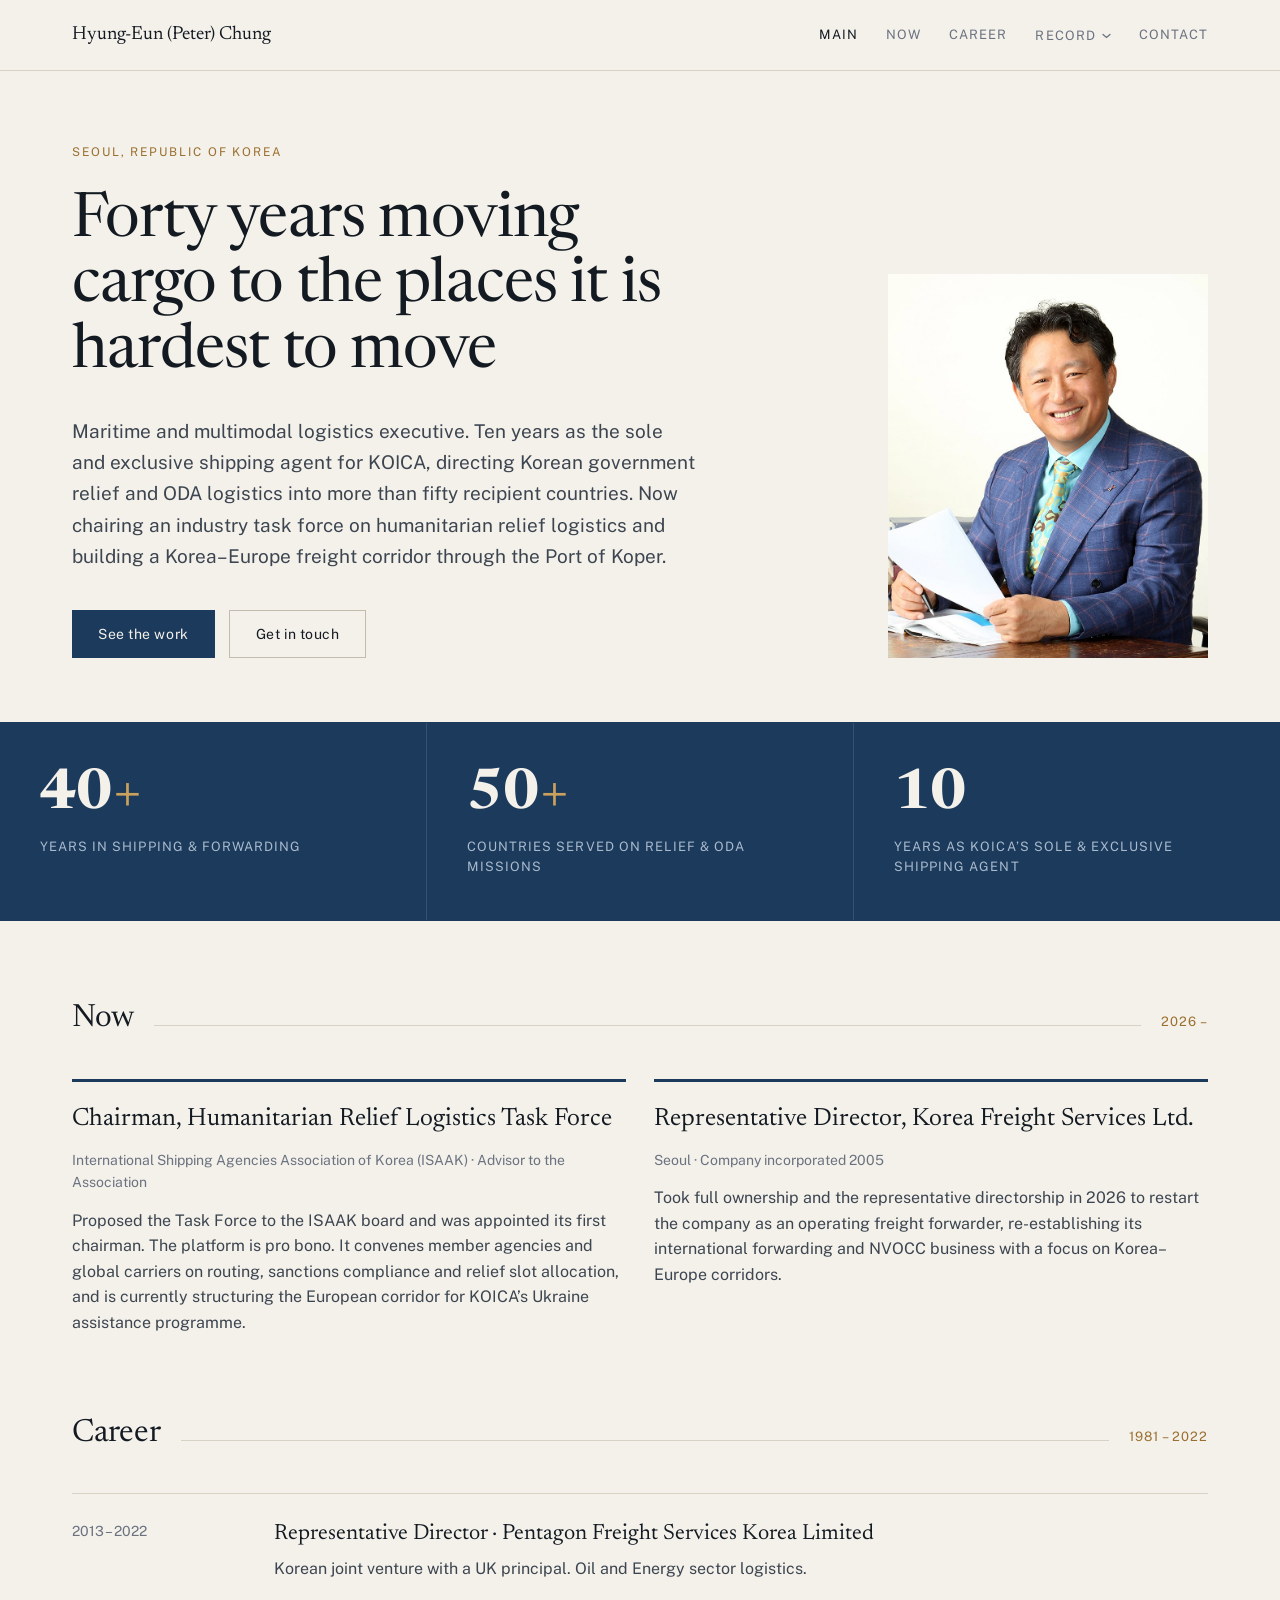
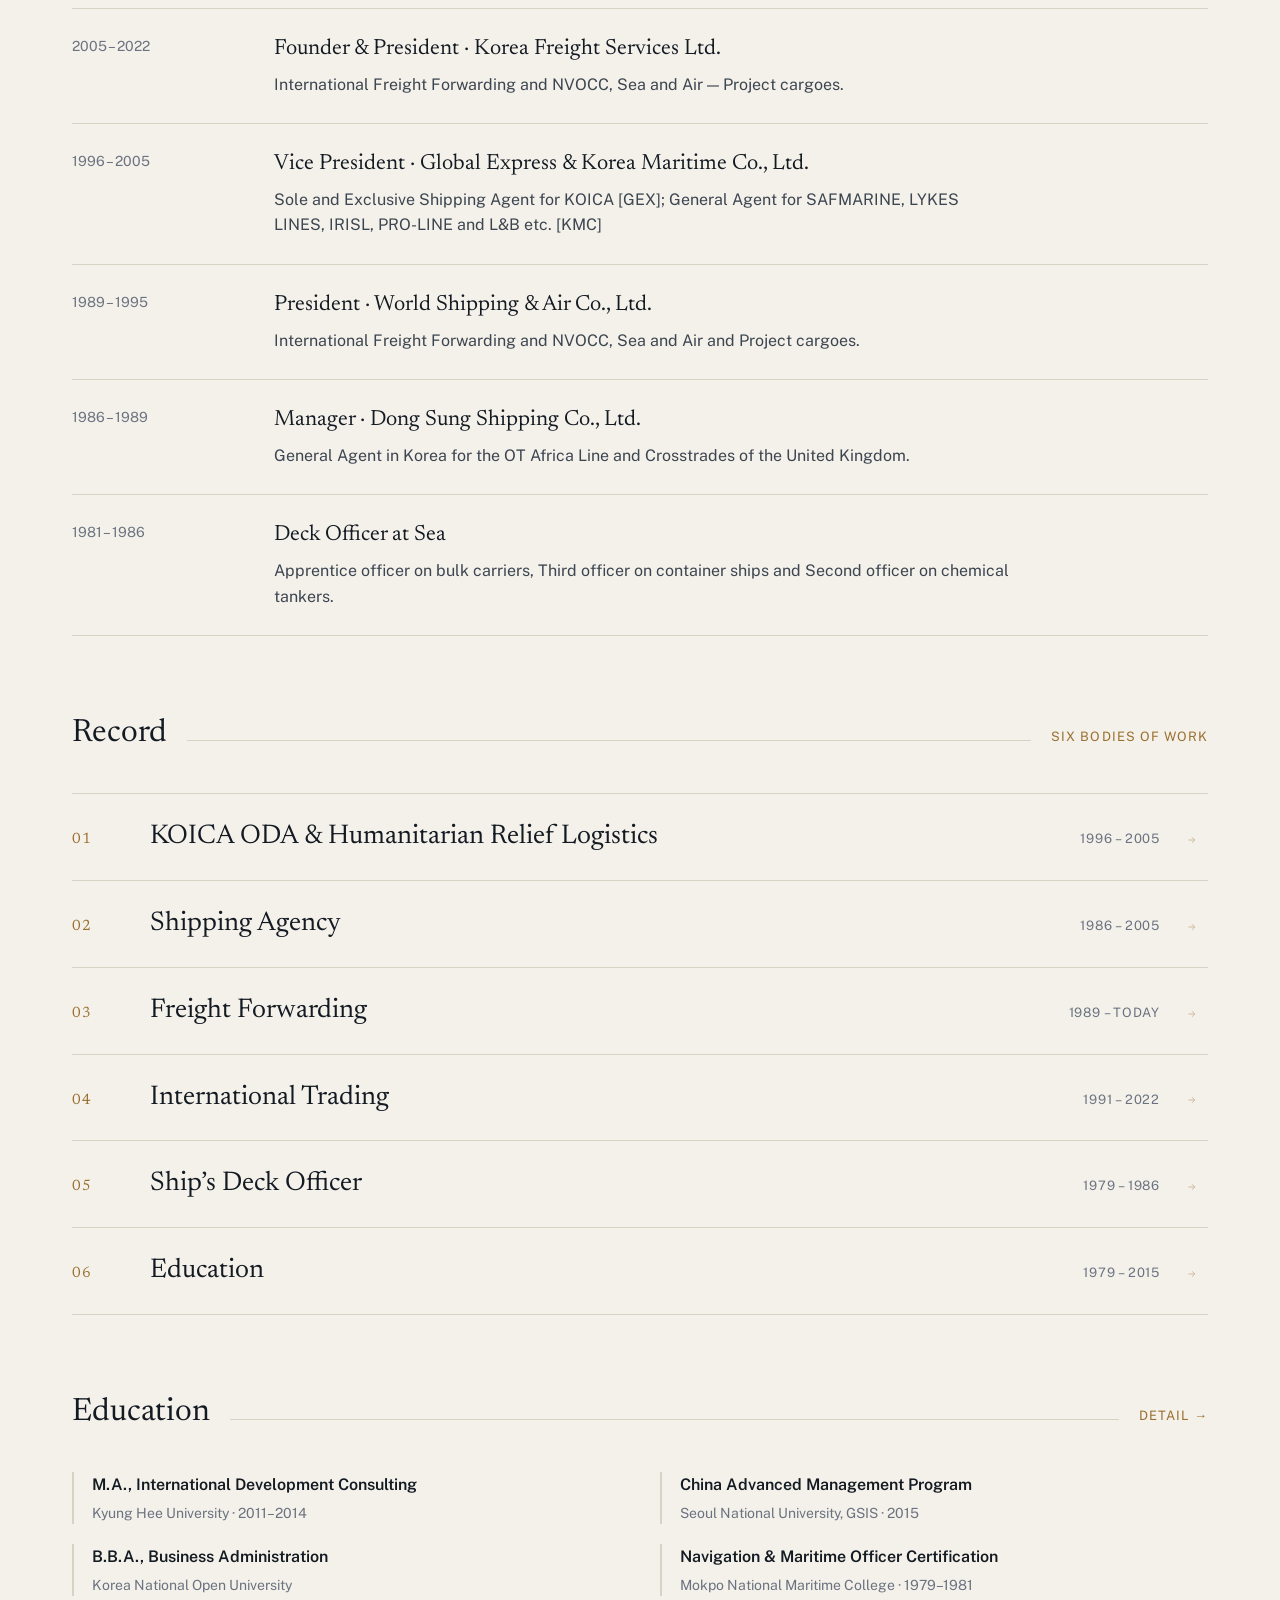
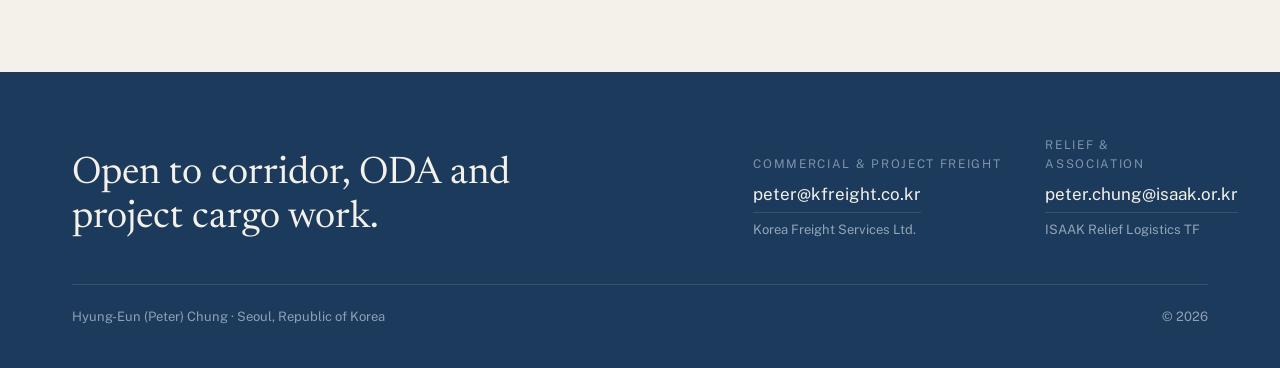
==== commit 8bac9cbc: "remove ." ====
--- a/index.html
+++ b/index.html
@@ -51,7 +51,7 @@
   <section class="hero wrap">
     <div class="hero__text">
       <div class="eyebrow">Seoul, Republic of Korea</div>
-      <h1>Forty years moving cargo to the places it is hardest to move.</h1>
+      <h1>Forty years moving cargo to the places it is hardest to move</h1>
       <p class="hero__lede">Maritime and multimodal logistics executive. Ten years as the sole and exclusive shipping agent for KOICA, directing Korean government relief and ODA logistics into more than fifty recipient countries. Now chairing an industry task force on humanitarian relief logistics and building a Korea&ndash;Europe freight corridor through the Port of Koper.</p>
       <div class="btns">
         <a class="btn btn--solid" href="#record">See the work</a>
